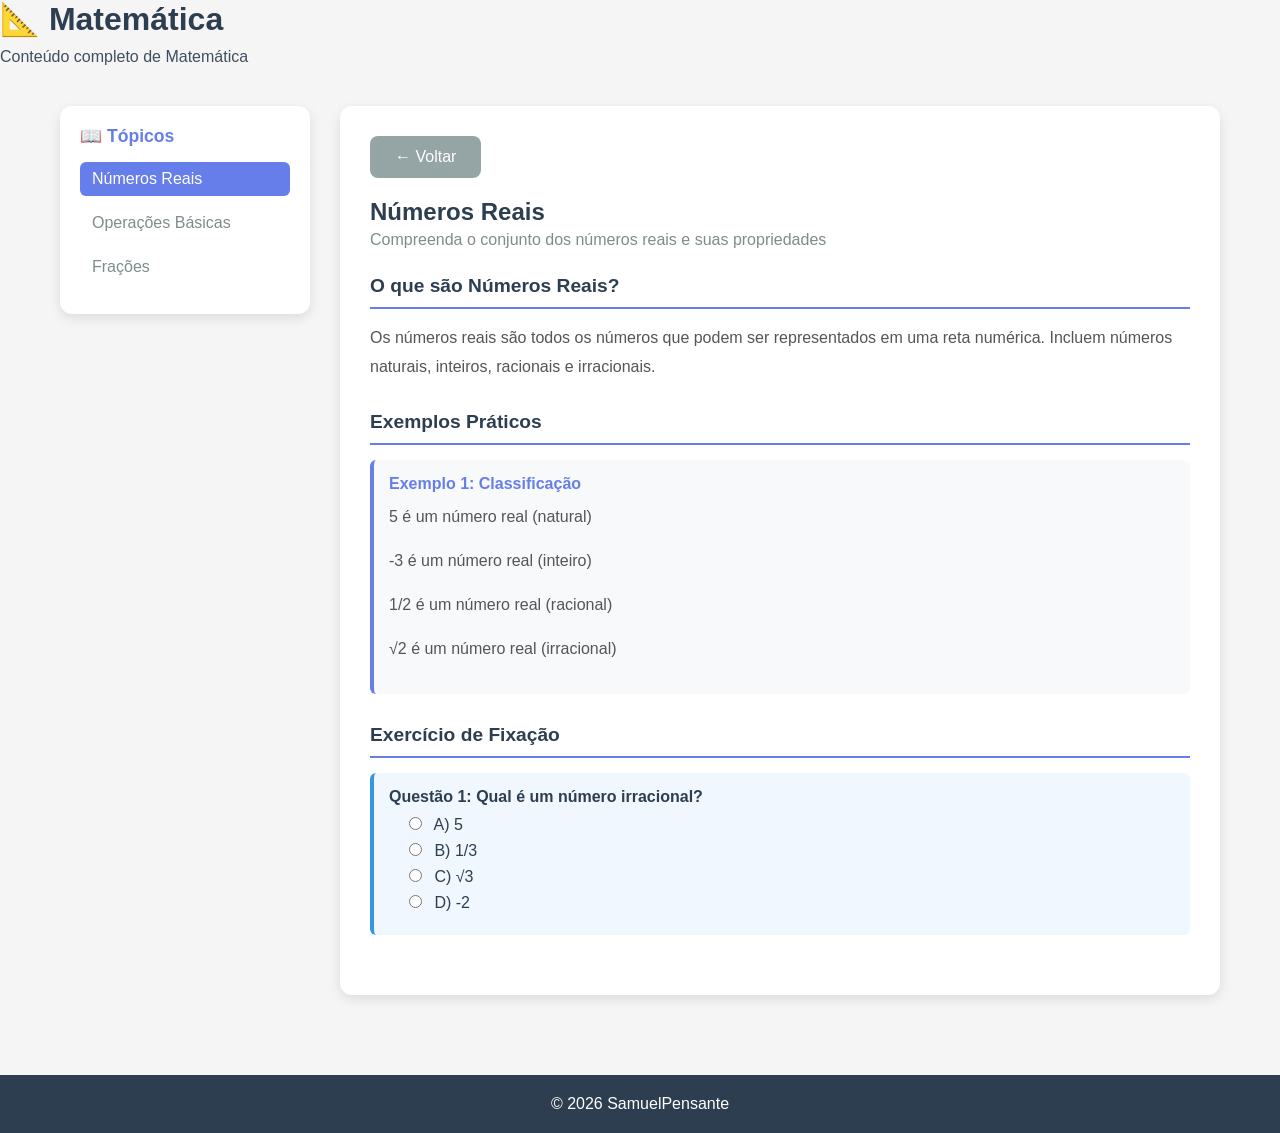
==== disciplina.html @ 4dd9fcc9 "Versão 2.0 - Site completo com todas as disciplinas, pesquisa e conteúdo" ====
<!DOCTYPE html>
<html lang="pt-br">
<head>
    <meta charset="UTF-8">
    <meta name="viewport" content="width=device-width, initial-scale=1.0">
    <title>Disciplina | SamuelPensante</title>
    <style>
        * {
            margin: 0;
            padding: 0;
            box-sizing: border-box;
        }

        :root {
            --cor-primaria: #667eea;
            --cor-secundaria: #764ba2;
        }

        body {
            font-family: 'Segoe UI', Tahoma, Geneva, Verdana, sans-serif;
            background: #f5f5f5;
            color: #2c3e50;
        }

        <script>
            function verificarLogin() {
                const loginData = localStorage.getItem('loginSite');
                if (!loginData) {
                    window.location.href = 'login.html';
                    return;
                }
                const { expiracao } = JSON.parse(loginData);
                if (new Date().getTime() >= expiracao) {
                    localStorage.removeItem('loginSite');
                    window.location.href = 'login.html';
                }
            }
            verificarLogin();
        </script>

        header {
            background: linear-gradient(135deg, var(--cor-primaria), var(--cor-secundaria));
            color: white;
            padding: 30px 40px;
            box-shadow: 0 8px 16px rgba(0, 0, 0, 0.1);
        }

        header h1 {
            font-size: 2rem;
            margin-bottom: 10px;
        }

        header p {
            font-size: 1rem;
            opacity: 0.9;
        }

        .container {
            max-width: 1200px;
            margin: 0 auto;
            padding: 40px 20px;
            display: grid;
            grid-template-columns: 250px 1fr;
            gap: 30px;
        }

        .sidebar {
            background: white;
            border-radius: 12px;
            padding: 20px;
            box-shadow: 0 4px 12px rgba(0, 0, 0, 0.1);
            height: fit-content;
            position: sticky;
            top: 20px;
        }

        .sidebar h3 {
            color: var(--cor-primaria);
            margin-bottom: 15px;
            font-size: 1.1rem;
        }

        .topicos-lista {
            list-style: none;
        }

        .topicos-lista li {
            margin-bottom: 10px;
        }

        .topicos-lista a {
            color: #7f8c8d;
            text-decoration: none;
            display: block;
            padding: 8px 12px;
            border-radius: 6px;
            transition: all 0.3s ease;
        }

        .topicos-lista a:hover,
        .topicos-lista a.ativo {
            background: var(--cor-primaria);
            color: white;
        }

        .conteudo {
            background: white;
            border-radius: 12px;
            padding: 30px;
            box-shadow: 0 4px 12px rgba(0, 0, 0, 0.1);
        }

        .topico {
            margin-bottom: 40px;
            display: none;
        }

        .topico.ativo {
            display: block;
        }

        .topico h2 {
            color: var(--cor-primaria);
            margin-bottom: 15px;
            font-size: 1.8rem;
        }

        .topico-descricao {
            color: #7f8c8d;
            margin-bottom: 20px;
            line-height: 1.8;
        }

        .secao {
            margin-bottom: 30px;
        }

        .secao h3 {
            color: #2c3e50;
            margin-bottom: 15px;
            font-size: 1.2rem;
            border-bottom: 2px solid var(--cor-primaria);
            padding-bottom: 10px;
        }

        .secao p {
            color: #555;
            line-height: 1.8;
            margin-bottom: 15px;
        }

        .exemplo {
            background: #f8f9fa;
            border-left: 4px solid var(--cor-primaria);
            padding: 15px;
            border-radius: 6px;
            margin-bottom: 15px;
        }

        .exemplo-titulo {
            font-weight: 700;
            color: var(--cor-primaria);
            margin-bottom: 10px;
        }

        .exercicio {
            background: #f0f7ff;
            border-left: 4px solid #3498db;
            padding: 15px;
            border-radius: 6px;
            margin-bottom: 15px;
        }

        .exercicio-titulo {
            font-weight: 700;
            color: #2c3e50;
            margin-bottom: 10px;
        }

        .opcoes {
            margin-left: 20px;
        }

        .opcao {
            margin-bottom: 8px;
            cursor: pointer;
        }

        .opcao input[type="radio"] {
            margin-right: 8px;
        }

        .btn-voltar {
            display: inline-block;
            padding: 12px 25px;
            background: #95a5a6;
            color: white;
            text-decoration: none;
            border-radius: 8px;
            margin-bottom: 20px;
            transition: all 0.3s ease;
        }

        .btn-voltar:hover {
            background: #7f8c8d;
        }

        footer {
            background: #2c3e50;
            color: white;
            text-align: center;
            padding: 20px;
            margin-top: 40px;
        }

        @media (max-width: 768px) {
            .container {
                grid-template-columns: 1fr;
            }

            .sidebar {
                position: static;
            }

            header {
                padding: 15px 20px;
            }

            header h1 {
                font-size: 1.5rem;
            }
        }
    </style>
</head>
<body>
    <header>
        <h1 id="disciplinaTitulo">📚 Disciplina</h1>
        <p id="disciplinaDesc">Conteúdo educacional completo</p>
    </header>

    <div class="container">
        <aside class="sidebar">
            <h3>📖 Tópicos</h3>
            <ul class="topicos-lista" id="topicosLista"></ul>
        </aside>

        <main class="conteudo">
            <a href="index.html" class="btn-voltar">← Voltar</a>
            <div id="conteudoPrincipal"></div>
        </main>
    </div>

    <footer>
        <p>&copy; 2026 SamuelPensante</p>
    </footer>

    <script>
        const topicos = {
            matematica: [
                {
                    id: 'numeros-reais',
                    titulo: 'Números Reais',
                    descricao: 'Compreenda o conjunto dos números reais e suas propriedades',
                    conteudo: `
                        <div class="secao">
                            <h3>O que são Números Reais?</h3>
                            <p>Os números reais são todos os números que podem ser representados em uma reta numérica. Incluem números naturais, inteiros, racionais e irracionais.</p>
                        </div>
                        <div class="secao">
                            <h3>Exemplos Práticos</h3>
                            <div class="exemplo">
                                <div class="exemplo-titulo">Exemplo 1: Classificação</div>
                                <p>5 é um número real (natural)</p>
                                <p>-3 é um número real (inteiro)</p>
                                <p>1/2 é um número real (racional)</p>
                                <p>√2 é um número real (irracional)</p>
                            </div>
                        </div>
                        <div class="secao">
                            <h3>Exercício de Fixação</h3>
                            <div class="exercicio">
                                <div class="exercicio-titulo">Questão 1: Qual é um número irracional?</div>
                                <div class="opcoes">
                                    <div class="opcao"><input type="radio" name="q1"> A) 5</div>
                                    <div class="opcao"><input type="radio" name="q1"> B) 1/3</div>
                                    <div class="opcao"><input type="radio" name="q1"> C) √3</div>
                                    <div class="opcao"><input type="radio" name="q1"> D) -2</div>
                                </div>
                            </div>
                        </div>
                    `
                },
                {
                    id: 'operacoes-basicas',
                    titulo: 'Operações Básicas',
                    descricao: 'Aprenda as operações fundamentais: adição, subtração, multiplicação e divisão',
                    conteudo: `
                        <div class="secao">
                            <h3>As Quatro Operações</h3>
                            <p>As operações básicas são: adição (+), subtração (-), multiplicação (×) e divisão (÷).</p>
                        </div>
                        <div class="secao">
                            <h3>Exemplos</h3>
                            <div class="exemplo">
                                <div class="exemplo-titulo">Adição</div>
                                <p>5 + 3 = 8</p>
                            </div>
                            <div class="exemplo">
                                <div class="exemplo-titulo">Subtração</div>
                                <p>10 - 4 = 6</p>
                            </div>
                            <div class="exemplo">
                                <div class="exemplo-titulo">Multiplicação</div>
                                <p>3 × 4 = 12</p>
                            </div>
                            <div class="exemplo">
                                <div class="exemplo-titulo">Divisão</div>
                                <p>12 ÷ 3 = 4</p>
                            </div>
                        </div>
                    `
                },
                {
                    id: 'frações',
                    titulo: 'Frações',
                    descricao: 'Domine o conceito e operações com frações',
                    conteudo: `
                        <div class="secao">
                            <h3>O que é uma Fração?</h3>
                            <p>Uma fração representa uma parte de um todo. É escrita como numerador/denominador.</p>
                        </div>
                        <div class="secao">
                            <h3>Exemplos</h3>
                            <div class="exemplo">
                                <div class="exemplo-titulo">Exemplo: 1/2</div>
                                <p>Representa metade de algo</p>
                            </div>
                        </div>
                    `
                }
            ],
            historia: [
                {
                    id: 'idade-media',
                    titulo: 'Idade Média',
                    descricao: 'Explore o período medieval europeu',
                    conteudo: `
                        <div class="secao">
                            <h3>O que foi a Idade Média?</h3>
                            <p>A Idade Média foi um período histórico que durou aproximadamente 1000 anos, do século V ao XV.</p>
                        </div>
                    `
                },
                {
                    id: 'renascenca',
                    titulo: 'Renascença',
                    descricao: 'Conheça o movimento cultural e artístico que transformou a Europa',
                    conteudo: `
                        <div class="secao">
                            <h3>O que foi a Renascença?</h3>
                            <p>A Renascença foi um movimento cultural que marcou a transição entre a Idade Média e a Idade Moderna.</p>
                        </div>
                    `
                }
            ]
        };

        function carregarDisciplina() {
            const params = new URLSearchParams(window.location.search);
            const disciplina = params.get('disciplina') || 'matematica';
            
            const disciplinas = {
                matematica: { nome: 'Matemática', emoji: '📐' },
                historia: { nome: 'História', emoji: '📜' }
            };

            const disc = disciplinas[disciplina];
            document.getElementById('disciplinaTitulo').textContent = `${disc.emoji} ${disc.nome}`;
            document.getElementById('disciplinaDesc').textContent = `Conteúdo completo de ${disc.nome}`;

            const topicosList = topicos[disciplina] || [];
            const listHTML = topicosList.map((t, i) => 
                `<li><a href="#" onclick="selecionarTopico(${i})">${t.titulo}</a></li>`
            ).join('');
            document.getElementById('topicosLista').innerHTML = listHTML;

            if (topicosList.length > 0) {
                selecionarTopico(0);
            }
        }

        function selecionarTopico(index) {
            const params = new URLSearchParams(window.location.search);
            const disciplina = params.get('disciplina') || 'matematica';
            const topicosList = topicos[disciplina] || [];
            const topico = topicosList[index];

            if (!topico) return;

            let html = `
                <h2>${topico.titulo}</h2>
                <p class="topico-descricao">${topico.descricao}</p>
                ${topico.conteudo}
            `;

            document.getElementById('conteudoPrincipal').innerHTML = html;

            // Marcar como ativo
            document.querySelectorAll('.topicos-lista a').forEach((a, i) => {
                a.classList.remove('ativo');
                if (i === index) a.classList.add('ativo');
            });
        }

        document.addEventListener('DOMContentLoaded', carregarDisciplina);
    </script>
</body>
</html>
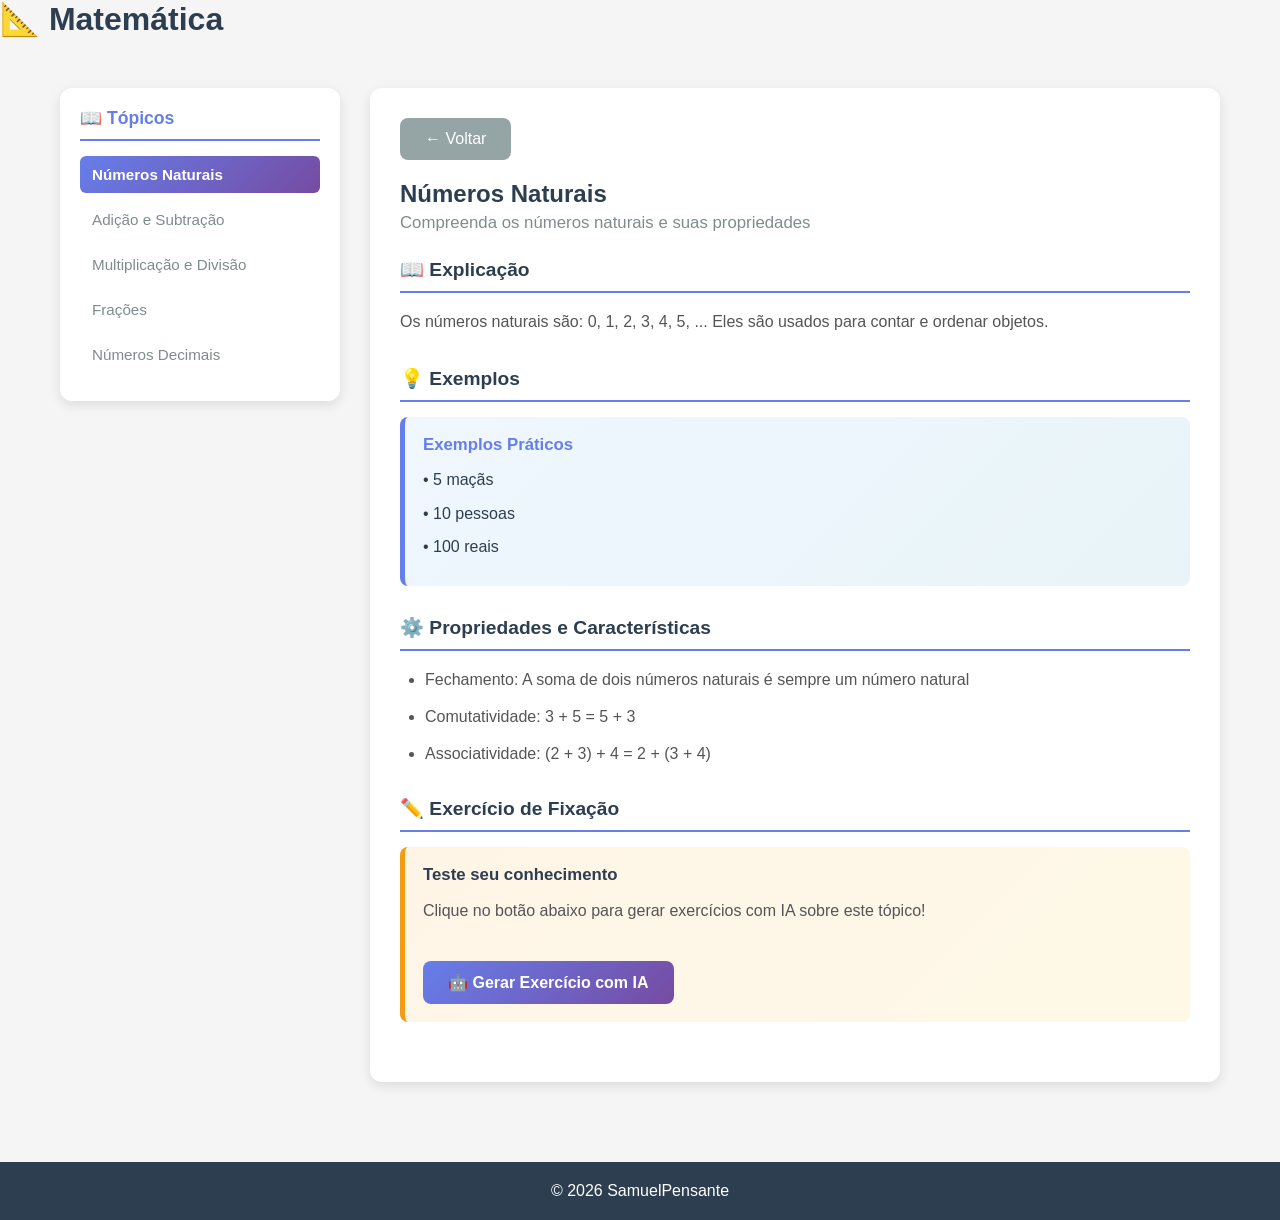
==== commit ff68809b: "Implementar conteúdo real em todas as disciplinas e tópicos" ====
--- a/disciplina.html
+++ b/disciplina.html
@@ -50,17 +50,12 @@
             margin-bottom: 10px;
         }
 
-        header p {
-            font-size: 1rem;
-            opacity: 0.9;
-        }
-
         .container {
             max-width: 1200px;
             margin: 0 auto;
             padding: 40px 20px;
             display: grid;
-            grid-template-columns: 250px 1fr;
+            grid-template-columns: 280px 1fr;
             gap: 30px;
         }
 
@@ -78,6 +73,8 @@
             color: var(--cor-primaria);
             margin-bottom: 15px;
             font-size: 1.1rem;
+            border-bottom: 2px solid var(--cor-primaria);
+            padding-bottom: 10px;
         }
 
         .topicos-lista {
@@ -85,22 +82,25 @@
         }
 
         .topicos-lista li {
-            margin-bottom: 10px;
+            margin-bottom: 8px;
         }
 
         .topicos-lista a {
             color: #7f8c8d;
             text-decoration: none;
             display: block;
-            padding: 8px 12px;
+            padding: 10px 12px;
             border-radius: 6px;
             transition: all 0.3s ease;
+            cursor: pointer;
+            font-size: 0.95rem;
         }
 
         .topicos-lista a:hover,
         .topicos-lista a.ativo {
-            background: var(--cor-primaria);
+            background: linear-gradient(135deg, var(--cor-primaria), var(--cor-secundaria));
             color: white;
+            font-weight: 600;
         }
 
         .conteudo {
@@ -108,86 +108,6 @@
             border-radius: 12px;
             padding: 30px;
             box-shadow: 0 4px 12px rgba(0, 0, 0, 0.1);
-        }
-
-        .topico {
-            margin-bottom: 40px;
-            display: none;
-        }
-
-        .topico.ativo {
-            display: block;
-        }
-
-        .topico h2 {
-            color: var(--cor-primaria);
-            margin-bottom: 15px;
-            font-size: 1.8rem;
-        }
-
-        .topico-descricao {
-            color: #7f8c8d;
-            margin-bottom: 20px;
-            line-height: 1.8;
-        }
-
-        .secao {
-            margin-bottom: 30px;
-        }
-
-        .secao h3 {
-            color: #2c3e50;
-            margin-bottom: 15px;
-            font-size: 1.2rem;
-            border-bottom: 2px solid var(--cor-primaria);
-            padding-bottom: 10px;
-        }
-
-        .secao p {
-            color: #555;
-            line-height: 1.8;
-            margin-bottom: 15px;
-        }
-
-        .exemplo {
-            background: #f8f9fa;
-            border-left: 4px solid var(--cor-primaria);
-            padding: 15px;
-            border-radius: 6px;
-            margin-bottom: 15px;
-        }
-
-        .exemplo-titulo {
-            font-weight: 700;
-            color: var(--cor-primaria);
-            margin-bottom: 10px;
-        }
-
-        .exercicio {
-            background: #f0f7ff;
-            border-left: 4px solid #3498db;
-            padding: 15px;
-            border-radius: 6px;
-            margin-bottom: 15px;
-        }
-
-        .exercicio-titulo {
-            font-weight: 700;
-            color: #2c3e50;
-            margin-bottom: 10px;
-        }
-
-        .opcoes {
-            margin-left: 20px;
-        }
-
-        .opcao {
-            margin-bottom: 8px;
-            cursor: pointer;
-        }
-
-        .opcao input[type="radio"] {
-            margin-right: 8px;
         }
 
         .btn-voltar {
@@ -205,6 +125,139 @@
             background: #7f8c8d;
         }
 
+        .topico {
+            margin-bottom: 40px;
+            display: none;
+        }
+
+        .topico.ativo {
+            display: block;
+            animation: fadeIn 0.3s ease;
+        }
+
+        @keyframes fadeIn {
+            from { opacity: 0; }
+            to { opacity: 1; }
+        }
+
+        .topico h2 {
+            color: var(--cor-primaria);
+            margin-bottom: 15px;
+            font-size: 1.8rem;
+            border-bottom: 3px solid var(--cor-primaria);
+            padding-bottom: 10px;
+        }
+
+        .topico-descricao {
+            color: #7f8c8d;
+            margin-bottom: 20px;
+            line-height: 1.8;
+            font-size: 1.05rem;
+        }
+
+        .secao {
+            margin-bottom: 30px;
+        }
+
+        .secao h3 {
+            color: #2c3e50;
+            margin-bottom: 15px;
+            font-size: 1.2rem;
+            border-bottom: 2px solid var(--cor-primaria);
+            padding-bottom: 10px;
+        }
+
+        .secao p {
+            color: #555;
+            line-height: 1.8;
+            margin-bottom: 15px;
+        }
+
+        .secao ul {
+            margin-left: 25px;
+            margin-bottom: 15px;
+        }
+
+        .secao li {
+            margin-bottom: 10px;
+            color: #555;
+            line-height: 1.7;
+        }
+
+        .exemplo {
+            background: linear-gradient(135deg, #f0f7ff 0%, #e8f4f8 100%);
+            border-left: 5px solid var(--cor-primaria);
+            padding: 18px;
+            border-radius: 8px;
+            margin-bottom: 15px;
+        }
+
+        .exemplo-titulo {
+            font-weight: 700;
+            color: var(--cor-primaria);
+            margin-bottom: 12px;
+            font-size: 1.05rem;
+        }
+
+        .exemplo p {
+            color: #2c3e50;
+            margin-bottom: 8px;
+            line-height: 1.6;
+        }
+
+        .exercicio {
+            background: linear-gradient(135deg, #fef5e7 0%, #fef9e7 100%);
+            border-left: 5px solid #f39c12;
+            padding: 18px;
+            border-radius: 8px;
+            margin-bottom: 15px;
+        }
+
+        .exercicio-titulo {
+            font-weight: 700;
+            color: #2c3e50;
+            margin-bottom: 12px;
+            font-size: 1.05rem;
+        }
+
+        .btn-gerar {
+            padding: 12px 25px;
+            background: linear-gradient(135deg, var(--cor-primaria), var(--cor-secundaria));
+            color: white;
+            border: none;
+            border-radius: 8px;
+            font-weight: 700;
+            cursor: pointer;
+            transition: all 0.3s ease;
+            margin-top: 20px;
+            font-size: 1rem;
+        }
+
+        .btn-gerar:hover {
+            transform: translateY(-2px);
+            box-shadow: 0 8px 20px rgba(102, 126, 234, 0.4);
+        }
+
+        .loading {
+            text-align: center;
+            padding: 20px;
+        }
+
+        .spinner {
+            border: 3px solid #f3f3f3;
+            border-top: 3px solid var(--cor-primaria);
+            border-radius: 50%;
+            width: 30px;
+            height: 30px;
+            animation: spin 1s linear infinite;
+            margin: 0 auto 10px;
+        }
+
+        @keyframes spin {
+            0% { transform: rotate(0deg); }
+            100% { transform: rotate(360deg); }
+        }
+
         footer {
             background: #2c3e50;
             color: white;
@@ -214,16 +267,16 @@
         }
 
         @media (max-width: 768px) {
+            header {
+                padding: 15px 20px;
+            }
+
             .container {
                 grid-template-columns: 1fr;
             }
 
             .sidebar {
                 position: static;
-            }
-
-            header {
-                padding: 15px 20px;
             }
 
             header h1 {
@@ -235,7 +288,6 @@
 <body>
     <header>
         <h1 id="disciplinaTitulo">📚 Disciplina</h1>
-        <p id="disciplinaDesc">Conteúdo educacional completo</p>
     </header>
 
     <div class="container">
@@ -254,133 +306,38 @@
         <p>&copy; 2026 SamuelPensante</p>
     </footer>
 
+    <script src="js/ia-gemini.js"></script>
     <script>
-        const topicos = {
-            matematica: [
-                {
-                    id: 'numeros-reais',
-                    titulo: 'Números Reais',
-                    descricao: 'Compreenda o conjunto dos números reais e suas propriedades',
-                    conteudo: `
-                        <div class="secao">
-                            <h3>O que são Números Reais?</h3>
-                            <p>Os números reais são todos os números que podem ser representados em uma reta numérica. Incluem números naturais, inteiros, racionais e irracionais.</p>
-                        </div>
-                        <div class="secao">
-                            <h3>Exemplos Práticos</h3>
-                            <div class="exemplo">
-                                <div class="exemplo-titulo">Exemplo 1: Classificação</div>
-                                <p>5 é um número real (natural)</p>
-                                <p>-3 é um número real (inteiro)</p>
-                                <p>1/2 é um número real (racional)</p>
-                                <p>√2 é um número real (irracional)</p>
-                            </div>
-                        </div>
-                        <div class="secao">
-                            <h3>Exercício de Fixação</h3>
-                            <div class="exercicio">
-                                <div class="exercicio-titulo">Questão 1: Qual é um número irracional?</div>
-                                <div class="opcoes">
-                                    <div class="opcao"><input type="radio" name="q1"> A) 5</div>
-                                    <div class="opcao"><input type="radio" name="q1"> B) 1/3</div>
-                                    <div class="opcao"><input type="radio" name="q1"> C) √3</div>
-                                    <div class="opcao"><input type="radio" name="q1"> D) -2</div>
-                                </div>
-                            </div>
-                        </div>
-                    `
-                },
-                {
-                    id: 'operacoes-basicas',
-                    titulo: 'Operações Básicas',
-                    descricao: 'Aprenda as operações fundamentais: adição, subtração, multiplicação e divisão',
-                    conteudo: `
-                        <div class="secao">
-                            <h3>As Quatro Operações</h3>
-                            <p>As operações básicas são: adição (+), subtração (-), multiplicação (×) e divisão (÷).</p>
-                        </div>
-                        <div class="secao">
-                            <h3>Exemplos</h3>
-                            <div class="exemplo">
-                                <div class="exemplo-titulo">Adição</div>
-                                <p>5 + 3 = 8</p>
-                            </div>
-                            <div class="exemplo">
-                                <div class="exemplo-titulo">Subtração</div>
-                                <p>10 - 4 = 6</p>
-                            </div>
-                            <div class="exemplo">
-                                <div class="exemplo-titulo">Multiplicação</div>
-                                <p>3 × 4 = 12</p>
-                            </div>
-                            <div class="exemplo">
-                                <div class="exemplo-titulo">Divisão</div>
-                                <p>12 ÷ 3 = 4</p>
-                            </div>
-                        </div>
-                    `
-                },
-                {
-                    id: 'frações',
-                    titulo: 'Frações',
-                    descricao: 'Domine o conceito e operações com frações',
-                    conteudo: `
-                        <div class="secao">
-                            <h3>O que é uma Fração?</h3>
-                            <p>Uma fração representa uma parte de um todo. É escrita como numerador/denominador.</p>
-                        </div>
-                        <div class="secao">
-                            <h3>Exemplos</h3>
-                            <div class="exemplo">
-                                <div class="exemplo-titulo">Exemplo: 1/2</div>
-                                <p>Representa metade de algo</p>
-                            </div>
-                        </div>
-                    `
-                }
-            ],
-            historia: [
-                {
-                    id: 'idade-media',
-                    titulo: 'Idade Média',
-                    descricao: 'Explore o período medieval europeu',
-                    conteudo: `
-                        <div class="secao">
-                            <h3>O que foi a Idade Média?</h3>
-                            <p>A Idade Média foi um período histórico que durou aproximadamente 1000 anos, do século V ao XV.</p>
-                        </div>
-                    `
-                },
-                {
-                    id: 'renascenca',
-                    titulo: 'Renascença',
-                    descricao: 'Conheça o movimento cultural e artístico que transformou a Europa',
-                    conteudo: `
-                        <div class="secao">
-                            <h3>O que foi a Renascença?</h3>
-                            <p>A Renascença foi um movimento cultural que marcou a transição entre a Idade Média e a Idade Moderna.</p>
-                        </div>
-                    `
-                }
-            ]
-        };
+        let conteudoGlobal = {};
+        let disciplinaAtual = '';
+
+        async function carregarConteudo() {
+            try {
+                const response = await fetch('data/conteudo.json');
+                conteudoGlobal = await response.json();
+                carregarDisciplina();
+            } catch (error) {
+                console.error('Erro ao carregar conteúdo:', error);
+                document.getElementById('conteudoPrincipal').innerHTML = '<p>Erro ao carregar conteúdo</p>';
+            }
+        }
 
         function carregarDisciplina() {
             const params = new URLSearchParams(window.location.search);
-            const disciplina = params.get('disciplina') || 'matematica';
+            disciplinaAtual = params.get('disciplina') || 'matematica';
             
-            const disciplinas = {
-                matematica: { nome: 'Matemática', emoji: '📐' },
-                historia: { nome: 'História', emoji: '📜' }
-            };
-
-            const disc = disciplinas[disciplina];
-            document.getElementById('disciplinaTitulo').textContent = `${disc.emoji} ${disc.nome}`;
-            document.getElementById('disciplinaDesc').textContent = `Conteúdo completo de ${disc.nome}`;
-
-            const topicosList = topicos[disciplina] || [];
+            const disciplina = conteudoGlobal.disciplinas[disciplinaAtual];
+            
+            if (!disciplina) {
+                document.getElementById('conteudoPrincipal').innerHTML = '<p>Disciplina não encontrada</p>';
+                return;
+            }
+
+            document.getElementById('disciplinaTitulo').textContent = `${disciplina.icone} ${disciplina.nome}`;
+
+            const topicosList = disciplina.topicos || [];
             const listHTML = topicosList.map((t, i) => 
-                `<li><a href="#" onclick="selecionarTopico(${i})">${t.titulo}</a></li>`
+                `<li><a onclick="selecionarTopico(${i})" style="cursor: pointer;">${t.titulo}</a></li>`
             ).join('');
             document.getElementById('topicosLista').innerHTML = listHTML;
 
@@ -390,9 +347,8 @@
         }
 
         function selecionarTopico(index) {
-            const params = new URLSearchParams(window.location.search);
-            const disciplina = params.get('disciplina') || 'matematica';
-            const topicosList = topicos[disciplina] || [];
+            const disciplina = conteudoGlobal.disciplinas[disciplinaAtual];
+            const topicosList = disciplina.topicos || [];
             const topico = topicosList[index];
 
             if (!topico) return;
@@ -400,7 +356,53 @@
             let html = `
                 <h2>${topico.titulo}</h2>
                 <p class="topico-descricao">${topico.descricao}</p>
-                ${topico.conteudo}
+            `;
+
+            // Explicação
+            if (topico.conteudo.explicacao) {
+                html += `
+                    <div class="secao">
+                        <h3>📖 Explicação</h3>
+                        <p>${topico.conteudo.explicacao}</p>
+                    </div>
+                `;
+            }
+
+            // Exemplos
+            if (topico.conteudo.exemplos && topico.conteudo.exemplos.length > 0) {
+                html += `
+                    <div class="secao">
+                        <h3>💡 Exemplos</h3>
+                        <div class="exemplo">
+                            <div class="exemplo-titulo">Exemplos Práticos</div>
+                            ${topico.conteudo.exemplos.map(ex => `<p>• ${ex}</p>`).join('')}
+                        </div>
+                    </div>
+                `;
+            }
+
+            // Propriedades
+            if (topico.conteudo.propriedades && topico.conteudo.propriedades.length > 0) {
+                html += `
+                    <div class="secao">
+                        <h3>⚙️ Propriedades e Características</h3>
+                        <ul>
+                            ${topico.conteudo.propriedades.map(prop => `<li>${prop}</li>`).join('')}
+                        </ul>
+                    </div>
+                `;
+            }
+
+            // Exercício
+            html += `
+                <div class="secao">
+                    <h3>✏️ Exercício de Fixação</h3>
+                    <div class="exercicio">
+                        <div class="exercicio-titulo">Teste seu conhecimento</div>
+                        <p>Clique no botão abaixo para gerar exercícios com IA sobre este tópico!</p>
+                        <button class="btn-gerar" onclick="gerarExercicioComIA('${topico.titulo}')">🤖 Gerar Exercício com IA</button>
+                    </div>
+                </div>
             `;
 
             document.getElementById('conteudoPrincipal').innerHTML = html;
@@ -412,7 +414,53 @@
             });
         }
 
-        document.addEventListener('DOMContentLoaded', carregarDisciplina);
+        async function gerarExercicioComIA(topico) {
+            const chave = localStorage.getItem('geminiApiKey');
+            
+            if (!chave) {
+                alert('Configure sua chave de API Gemini em Configurações primeiro!');
+                window.location.href = 'config-gemini.html';
+                return;
+            }
+
+            const botao = event.target;
+            botao.disabled = true;
+            botao.textContent = '⏳ Gerando exercício...';
+
+            try {
+                const prompt = `Gere 3 exercícios de múltipla escolha sobre "${topico}". 
+                Para cada exercício, forneça:
+                1. Pergunta clara e bem formulada
+                2. 4 opções (A, B, C, D)
+                3. Resposta correta
+                4. Explicação breve da resposta
+                
+                Formate de forma clara e legível.`;
+
+                const resultado = await gerarComGemini(prompt);
+
+                if (resultado.sucesso) {
+                    const conteudoAtual = document.getElementById('conteudoPrincipal').innerHTML;
+                    document.getElementById('conteudoPrincipal').innerHTML = conteudoAtual + `
+                        <div style="margin-top: 30px; padding: 20px; background: #f0f7ff; border-radius: 8px; border-left: 5px solid var(--cor-primaria);">
+                            <h3 style="color: var(--cor-primaria); margin-bottom: 15px;">🤖 Exercícios Gerados pela IA Gemini</h3>
+                            <div style="color: #555; line-height: 1.8; white-space: pre-wrap; font-size: 0.95rem;">
+                                ${resultado.conteudo}
+                            </div>
+                        </div>
+                    `;
+                } else {
+                    alert('Erro ao gerar exercício: ' + resultado.mensagem);
+                }
+            } catch (error) {
+                alert('Erro ao conectar com Gemini. Verifique sua chave de API.');
+            }
+
+            botao.disabled = false;
+            botao.textContent = '🤖 Gerar Exercício com IA';
+        }
+
+        document.addEventListener('DOMContentLoaded', carregarConteudo);
     </script>
 </body>
 </html>
